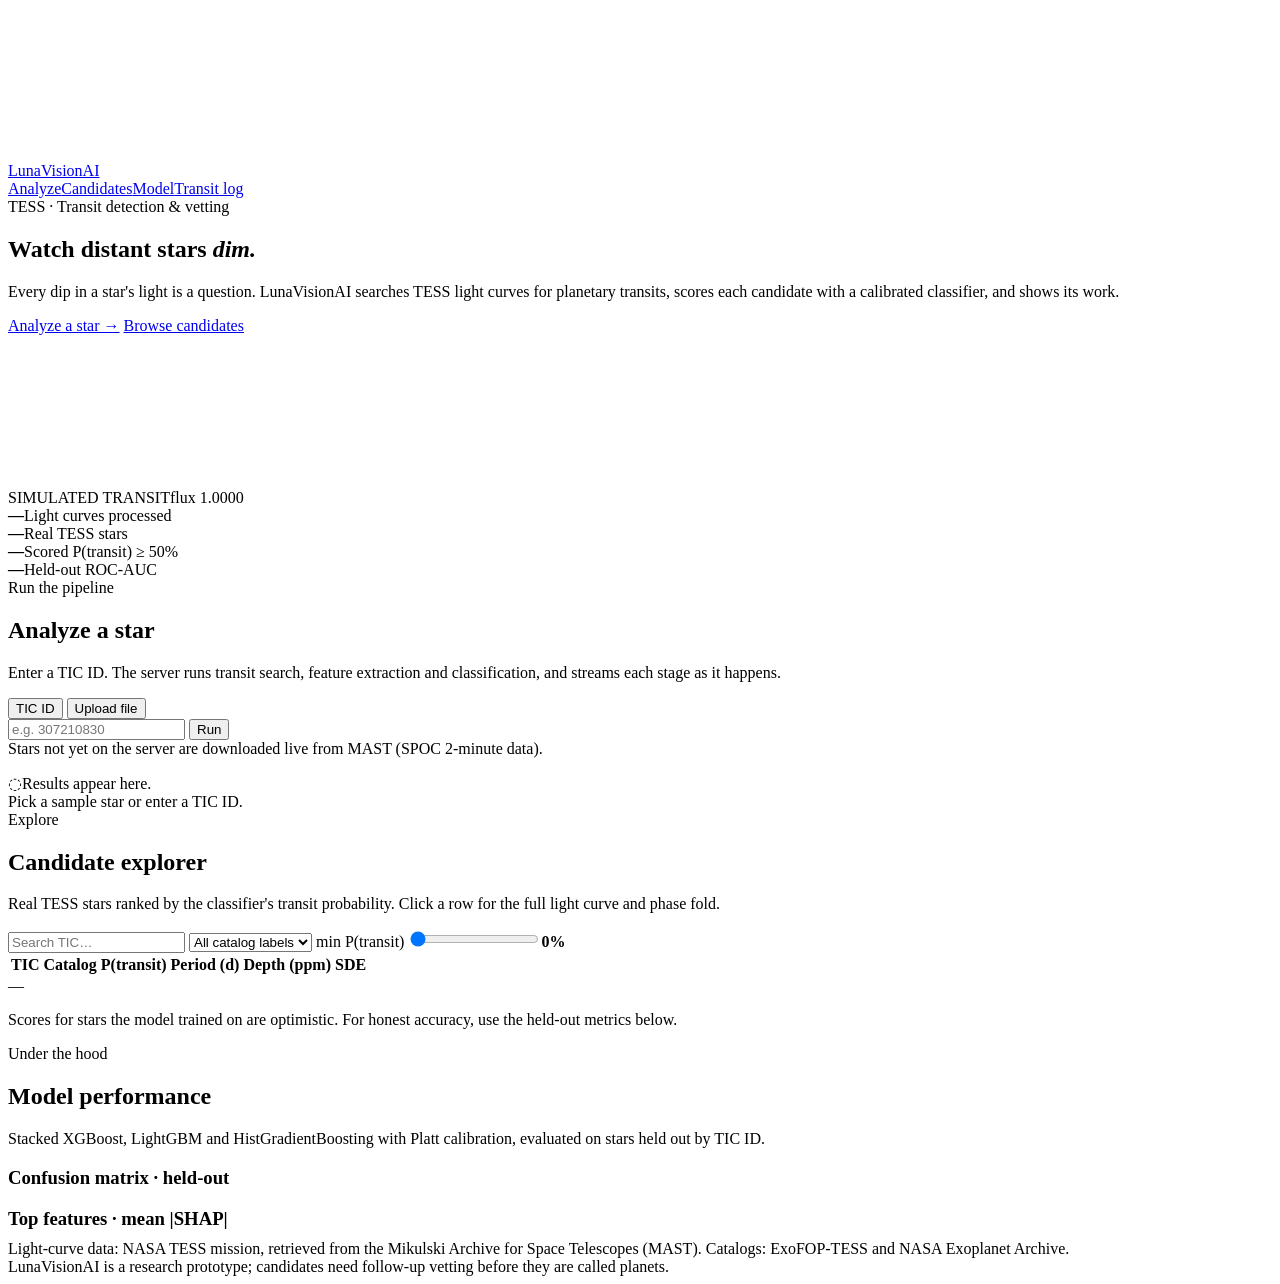
==== exoplanet_pipeline/frontend/index.html @ 18531ccc "Add FastAPI backend, animated web frontend, file upload and live MAST fetch - api/main.py: targets/o" ====
<!doctype html>
<html lang="en">
<head>
<meta charset="utf-8">
<meta name="viewport" content="width=device-width,initial-scale=1">
<title>LunaVisionAI</title>
<link rel="preconnect" href="https://fonts.googleapis.com">
<link rel="stylesheet" href="https://fonts.googleapis.com/css2?family=Fraunces:ital,opsz,wght@0,9..144,300;0,9..144,500;1,9..144,500&family=IBM+Plex+Mono:wght@400;500;600&family=IBM+Plex+Sans:wght@400;500&display=swap">
<link rel="stylesheet" href="/static/style.css">
</head>
<body>
<canvas id="starfield" aria-hidden="true"></canvas>

<header class="nav"><div class="wrap">
  <a class="brand" href="/"><span class="brand-mark"></span>LunaVisionAI</a>
  <nav class="nav-links">
    <a href="#analyze">Analyze</a><a href="#candidates">Candidates</a><a href="#model">Model</a><a href="/log">Transit log</a>
  </nav>
</div></header>

<main class="wrap">

  <section class="hero">
    <div>
      <span class="eyebrow">TESS · Transit detection &amp; vetting</span>
      <h1>Watch distant stars <em>dim.</em></h1>
      <p>Every dip in a star's light is a question. LunaVisionAI searches TESS light curves for planetary transits, scores each candidate with a calibrated classifier, and shows its work.</p>
      <div class="cta">
        <a class="btn primary" href="#analyze">Analyze a star →</a>
        <a class="btn" href="#candidates">Browse candidates</a>
      </div>
    </div>
    <div class="scene reveal" data-d="2">
      <canvas id="heroScene" aria-label="A planet crossing a star while its light curve dips"></canvas>
      <div class="scene-cap"><span>SIMULATED TRANSIT</span><span id="sceneReadout">flux 1.0000</span></div>
    </div>
  </section>

  <div class="stats reveal">
    <div class="stat"><b id="sTotal">—</b><span>Light curves processed</span></div>
    <div class="stat"><b id="sReal">—</b><span>Real TESS stars</span></div>
    <div class="stat"><b id="sCand">—</b><span>Scored P(transit) ≥ 50%</span></div>
    <div class="stat"><b id="sAuc">—</b><span>Held-out ROC-AUC</span></div>
  </div>

  <!-- Analyze -->
  <section class="block" id="analyze">
    <div class="sec-head reveal">
      <div><span class="eyebrow">Run the pipeline</span><h2>Analyze a star</h2>
      <p>Enter a TIC ID. The server runs transit search, feature extraction and classification, and streams each stage as it happens.</p></div>
    </div>
    <div class="console">
      <div class="card reveal">
        <div class="tabs" role="tablist">
          <button class="tab active" role="tab" data-pane="paneTic" type="button">TIC ID</button>
          <button class="tab" role="tab" data-pane="paneUpload" type="button">Upload file</button>
        </div>
        <div id="paneTic">
          <form class="field" id="jobForm">
            <input id="ticInput" inputmode="numeric" autocomplete="off" placeholder="e.g. 307210830" aria-label="TIC ID">
            <button class="btn primary" id="runBtn" type="submit">Run</button>
          </form>
          <p class="note" style="margin:0 0 12px">Stars not yet on the server are downloaded live from MAST (SPOC 2-minute data).</p>
          <div class="chips" id="samples" aria-label="Sample stars"></div>
        </div>
        <div id="paneUpload" hidden>
          <label class="drop" id="drop" tabindex="0">
            <input type="file" id="fileInput" accept=".csv,.txt,.tsv,.fits,.fit,.fz,.gz" hidden>
            <span class="drop-icon">⇪</span><b>Drop a light curve here</b>
            <span>or click to choose · CSV with <code>time</code> and <code>flux</code> columns, or a TESS FITS file · max 40 MB</span>
          </label>
        </div>
        <div id="recentWrap" hidden><span class="eyebrow">Recent analyses</span><div class="chips" id="recent" style="margin-top:10px"></div></div>
        <ol class="stepper" id="stepper"><div class="fill" id="stepFill"></div></ol>
      </div>
      <div class="card result reveal" data-d="1" id="result">
        <div class="placeholder"><span>◌</span><span>Results appear here.<br>Pick a sample star or enter a TIC ID.</span></div>
      </div>
    </div>
  </section>

  <!-- Candidates -->
  <section class="block" id="candidates">
    <div class="sec-head reveal">
      <div><span class="eyebrow">Explore</span><h2>Candidate explorer</h2>
      <p>Real TESS stars ranked by the classifier's transit probability. Click a row for the full light curve and phase fold.</p></div>
    </div>
    <div class="filters reveal">
      <input type="search" id="q" placeholder="Search TIC…" aria-label="Search TIC">
      <select id="fLabel" aria-label="Catalog label"><option value="">All catalog labels</option><option value="0">Transit (catalog)</option><option value="3">Other (catalog)</option></select>
      <label>min P(transit) <input type="range" id="fMin" min="0" max="0.95" step="0.05" value="0"><b id="fMinVal" class="mono">0%</b></label>
    </div>
    <div class="table-card reveal">
      <table>
        <thead><tr>
          <th data-sort="tic_id">TIC</th><th>Catalog</th><th data-sort="p_transit" class="sorted">P(transit)</th>
          <th data-sort="period">Period (d)</th><th data-sort="depth_ppm">Depth (ppm)</th><th data-sort="SDE">SDE</th>
        </tr></thead>
        <tbody id="rows"></tbody>
      </table>
      <div class="table-foot"><span id="count">—</span><button class="btn" id="more" hidden>Load more</button></div>
    </div>
    <p class="note">Scores for stars the model trained on are optimistic. For honest accuracy, use the held-out metrics below.</p>
  </section>

  <!-- Model -->
  <section class="block" id="model">
    <div class="sec-head reveal">
      <div><span class="eyebrow">Under the hood</span><h2>Model performance</h2>
      <p>Stacked XGBoost, LightGBM and HistGradientBoosting with Platt calibration, evaluated on stars held out by TIC ID.</p></div>
    </div>
    <div class="metric-grid reveal" id="metrics"></div>
    <div class="two">
      <div class="card reveal"><h3 class="eyebrow" style="margin-bottom:16px">Confusion matrix · held-out</h3><div class="cm" id="cm"></div></div>
      <div class="card reveal" data-d="1"><h3 class="eyebrow" style="margin-bottom:10px">Top features · mean |SHAP|</h3><div id="feats"></div></div>
    </div>
  </section>

</main>

<footer><div class="wrap">
  Light-curve data: NASA TESS mission, retrieved from the Mikulski Archive for Space Telescopes (MAST). Catalogs: ExoFOP-TESS and NASA Exoplanet Archive.<br>
  LunaVisionAI is a research prototype; candidates need follow-up vetting before they are called planets.
</div></footer>

<script src="/static/common.js"></script>
<script src="/static/index.js"></script>
</body>
</html>
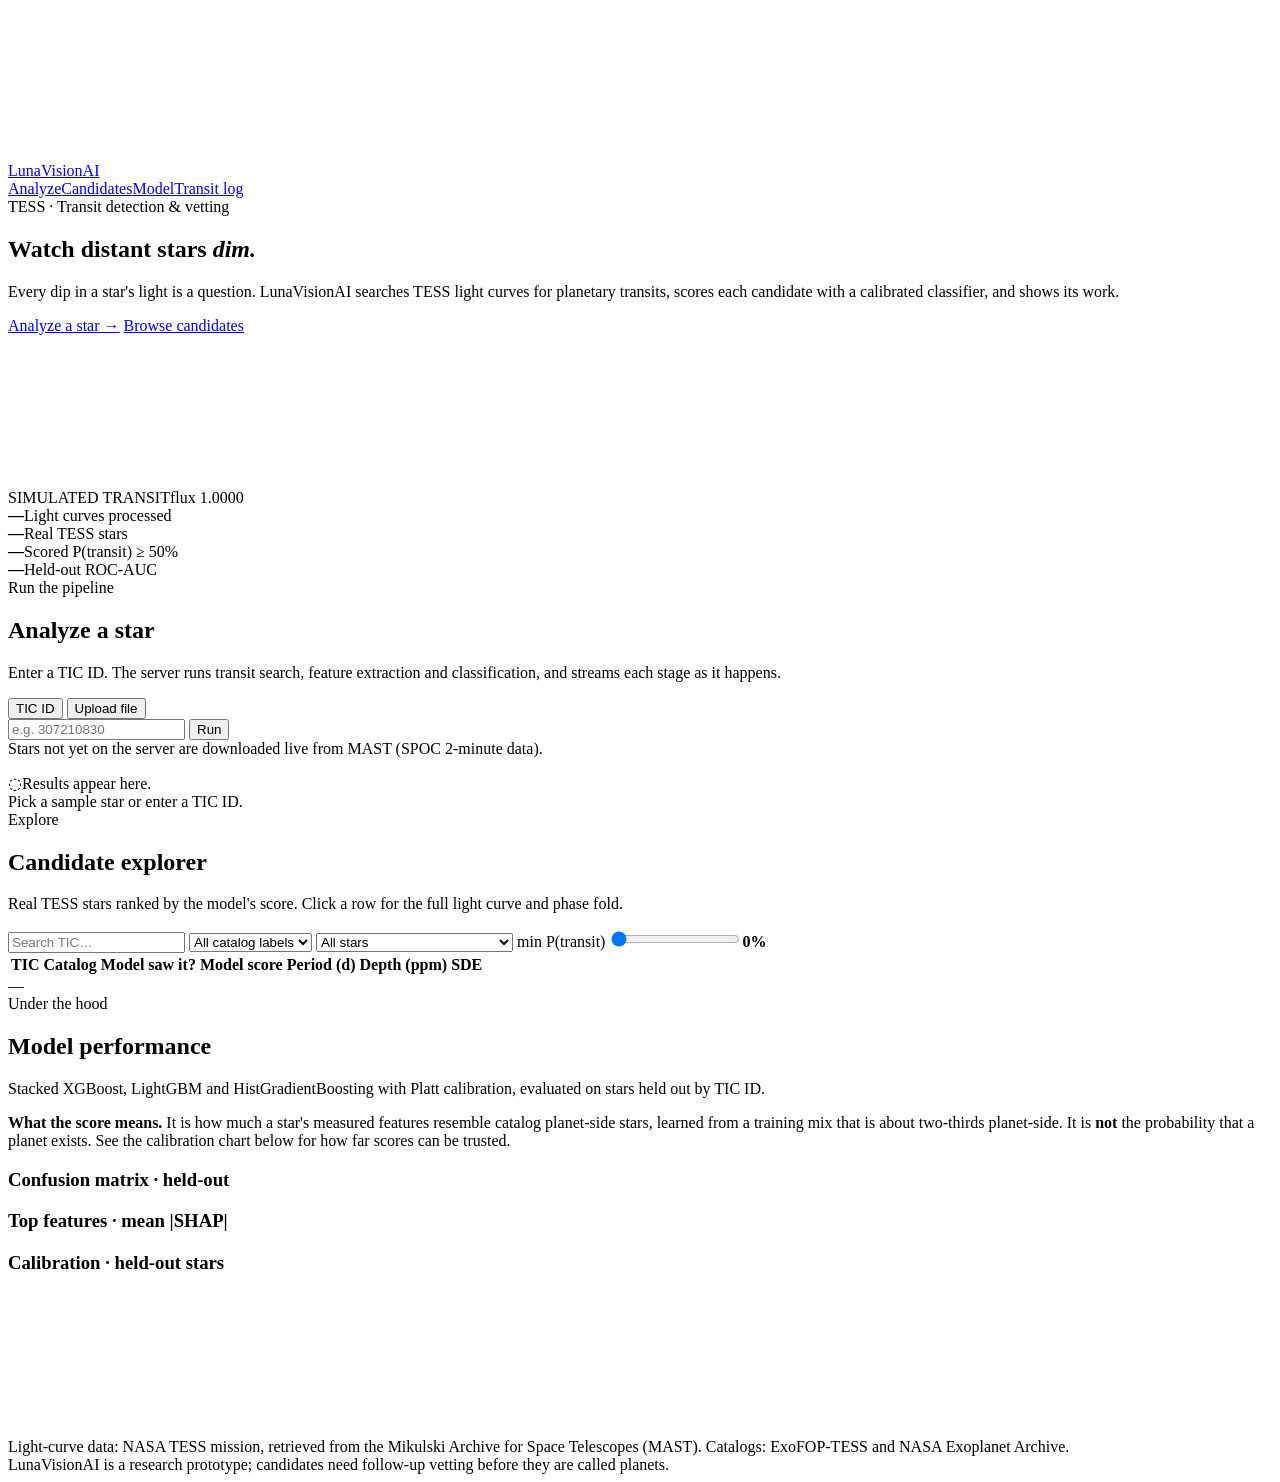
==== commit b27b19b5: "Track the held-out split, measure calibration, and don't score stars with no detection - classifier." ====
--- a/exoplanet_pipeline/frontend/index.html
+++ b/exoplanet_pipeline/frontend/index.html
@@ -83,24 +83,25 @@
   <section class="block" id="candidates">
     <div class="sec-head reveal">
       <div><span class="eyebrow">Explore</span><h2>Candidate explorer</h2>
-      <p>Real TESS stars ranked by the classifier's transit probability. Click a row for the full light curve and phase fold.</p></div>
+      <p>Real TESS stars ranked by the model's score. Click a row for the full light curve and phase fold.</p></div>
     </div>
     <div class="filters reveal">
       <input type="search" id="q" placeholder="Search TIC…" aria-label="Search TIC">
       <select id="fLabel" aria-label="Catalog label"><option value="">All catalog labels</option><option value="0">Transit (catalog)</option><option value="3">Other (catalog)</option></select>
+      <select id="fSplit" aria-label="Train or held-out"><option value="">All stars</option><option value="held-out">Held-out only (honest scores)</option><option value="trained-on">Trained on</option></select>
       <label>min P(transit) <input type="range" id="fMin" min="0" max="0.95" step="0.05" value="0"><b id="fMinVal" class="mono">0%</b></label>
     </div>
     <div class="table-card reveal">
       <table>
         <thead><tr>
-          <th data-sort="tic_id">TIC</th><th>Catalog</th><th data-sort="p_transit" class="sorted">P(transit)</th>
+          <th data-sort="tic_id">TIC</th><th>Catalog</th><th>Model saw it?</th><th data-sort="p_transit" class="sorted">Model score</th>
           <th data-sort="period">Period (d)</th><th data-sort="depth_ppm">Depth (ppm)</th><th data-sort="SDE">SDE</th>
         </tr></thead>
         <tbody id="rows"></tbody>
       </table>
       <div class="table-foot"><span id="count">—</span><button class="btn" id="more" hidden>Load more</button></div>
     </div>
-    <p class="note">Scores for stars the model trained on are optimistic. For honest accuracy, use the held-out metrics below.</p>
+    <div class="callout reveal" id="splitNote"></div>
   </section>
 
   <!-- Model -->
@@ -110,10 +111,13 @@
       <p>Stacked XGBoost, LightGBM and HistGradientBoosting with Platt calibration, evaluated on stars held out by TIC ID.</p></div>
     </div>
     <div class="metric-grid reveal" id="metrics"></div>
+    <div class="callout warn reveal"><b>What the score means.</b> It is how much a star's measured features resemble catalog planet-side stars, learned from a training mix that is about two-thirds planet-side. It is <b>not</b> the probability that a planet exists. See the calibration chart below for how far scores can be trusted.</div>
     <div class="two">
       <div class="card reveal"><h3 class="eyebrow" style="margin-bottom:16px">Confusion matrix · held-out</h3><div class="cm" id="cm"></div></div>
       <div class="card reveal" data-d="1"><h3 class="eyebrow" style="margin-bottom:10px">Top features · mean |SHAP|</h3><div id="feats"></div></div>
     </div>
+    <div class="card reveal" style="margin-top:20px"><h3 class="eyebrow" style="margin-bottom:6px">Calibration · held-out stars</h3>
+      <p class="note" style="margin:0 0 10px" id="calNote"></p><canvas id="cCal" class="chart-sm"></canvas></div>
   </section>
 
 </main>
